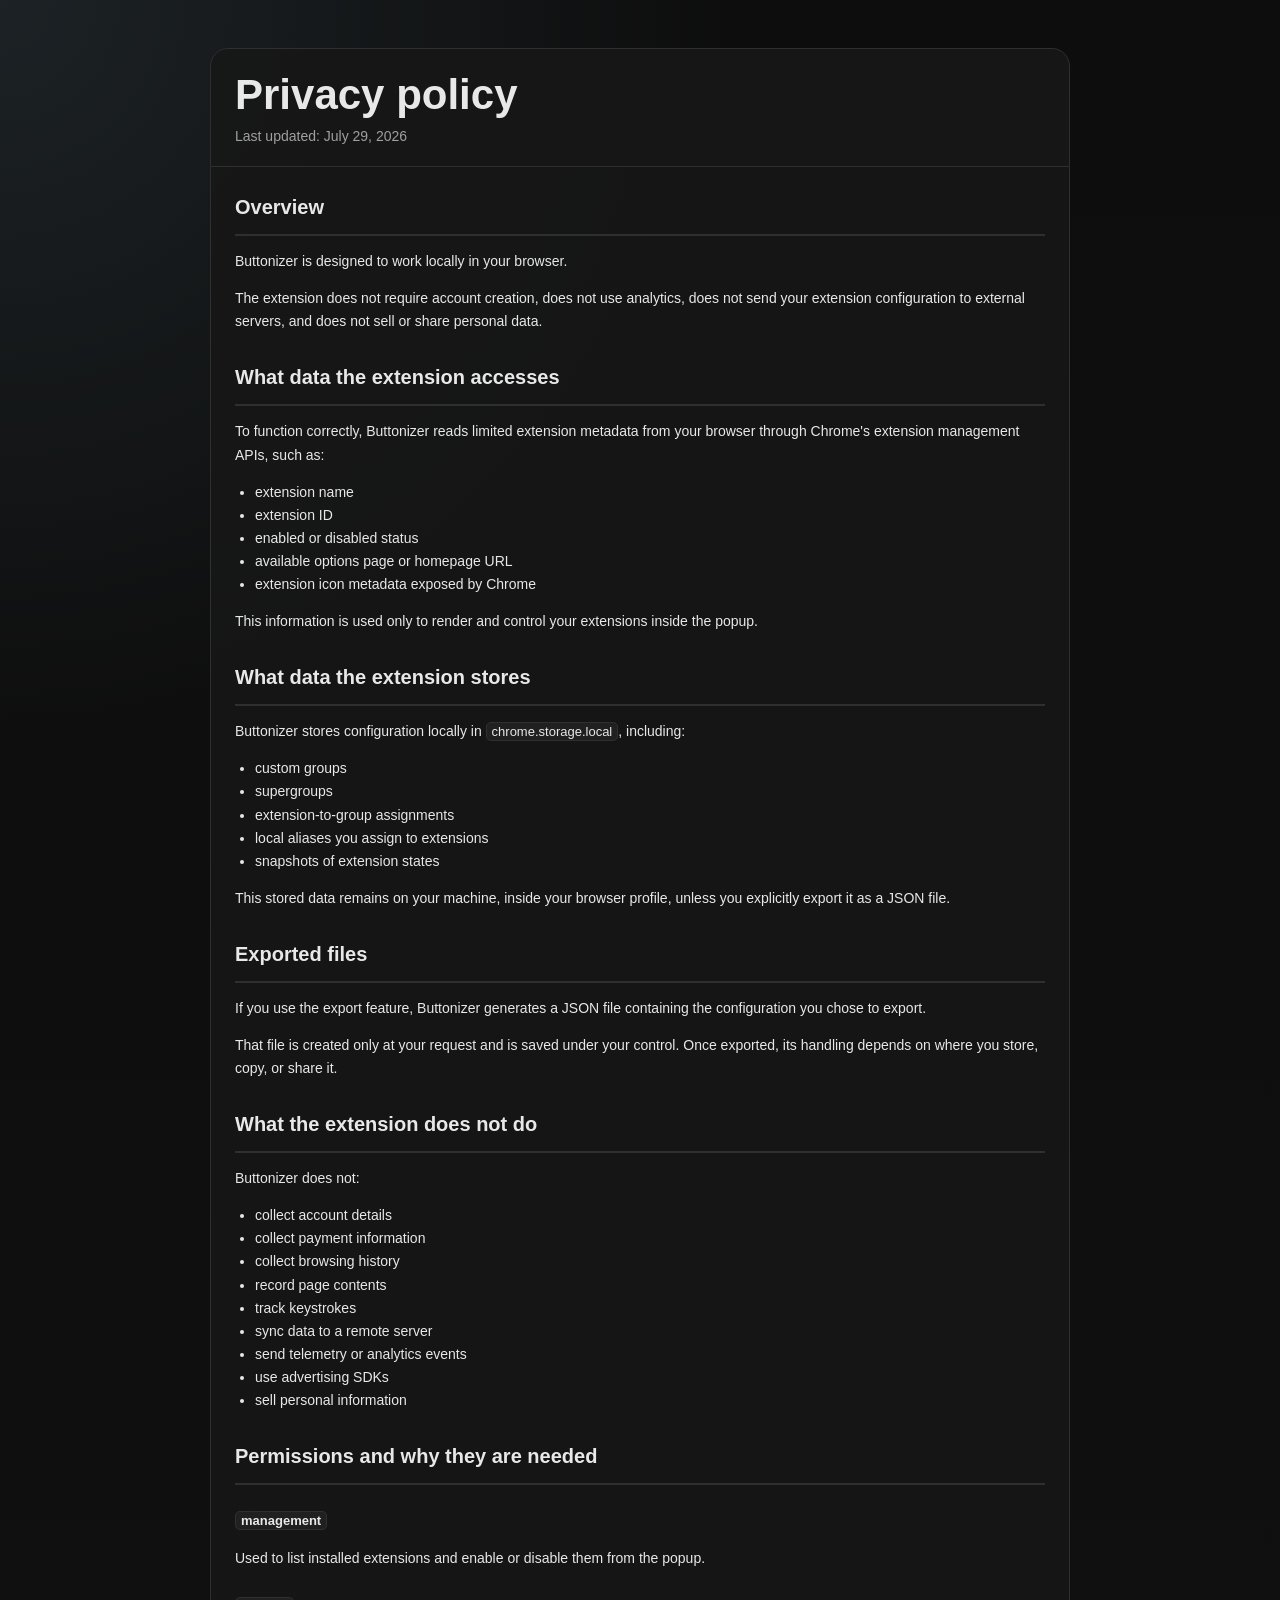
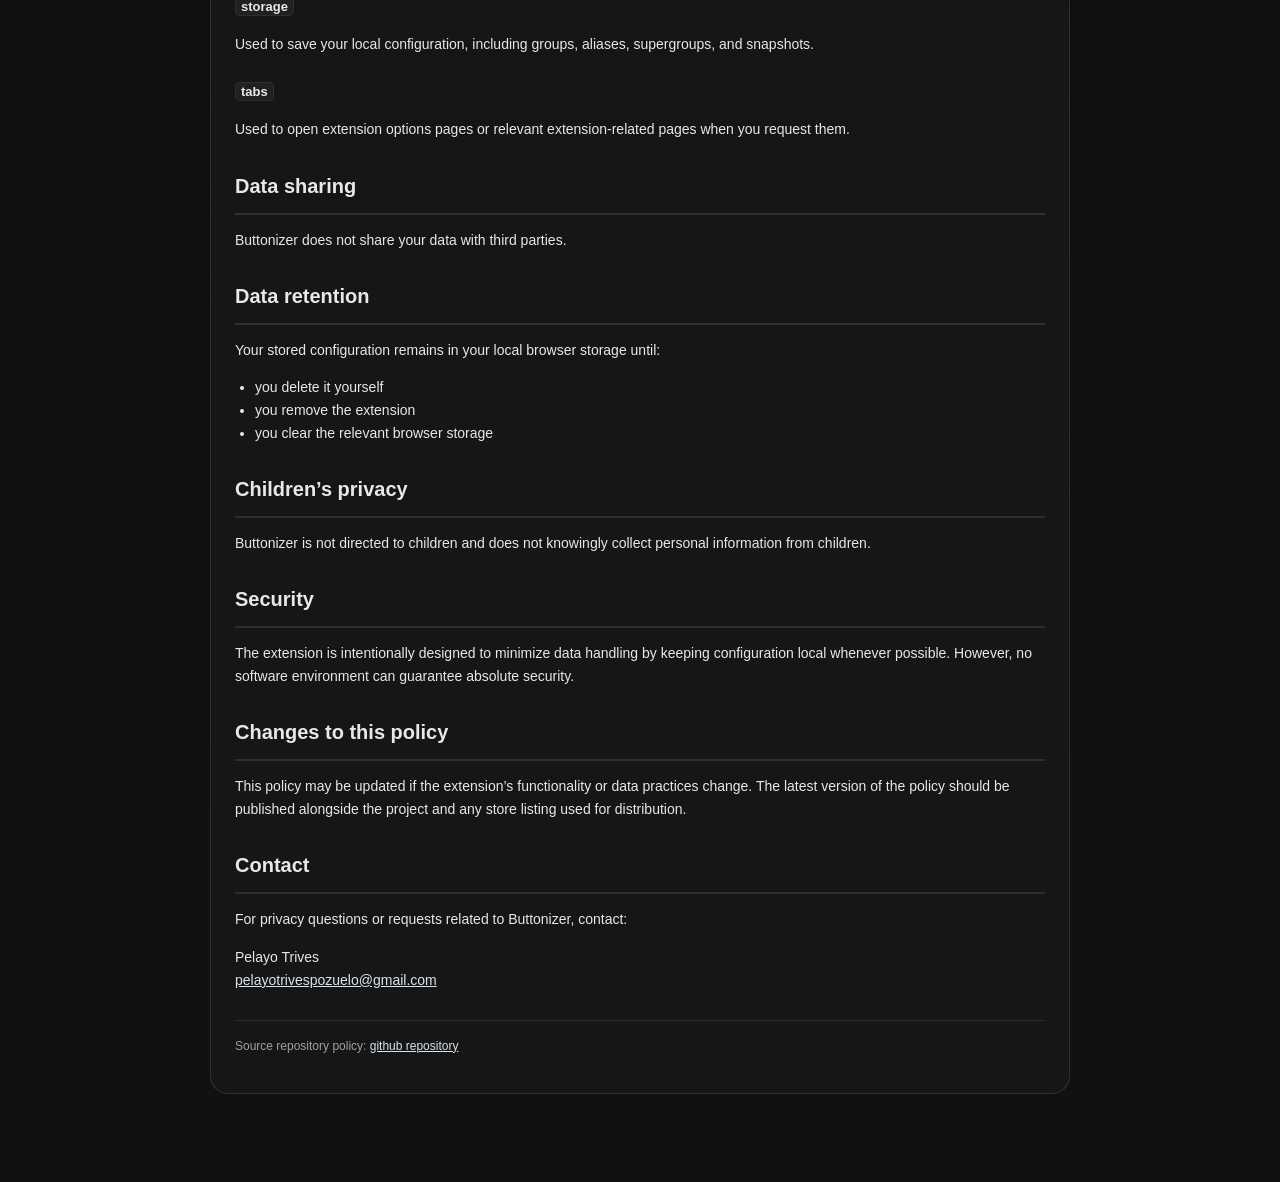
==== docs/privacy/index.html @ db45c384 "feat: initial commit" ====
<!doctype html>
<html lang="en">
  <head>
    <meta charset="UTF-8" />
    <meta name="viewport" content="width=device-width, initial-scale=1.0" />
    <title>Privacy policy | Buttonizer</title>
    <link rel="icon" type="image/png" href="../../icons/icon-32.png" />
    <meta name="robots" content="noindex, nofollow" />
    <meta name="googlebot" content="noindex, nofollow" />
    <meta
      name="description"
      content="Privacy policy for Buttonizer, a Chrome extension that organizes, toggles, and restores extension setups locally in your browser."
    />
    <style>
      :root {
        --bg: #0d0d0d;
        --panel: #171717;
        --panel-2: #202020;
        --ink: #e8e8e8;
        --muted: #a0a0a0;
        --line: #2f2f2f;
        --accent: #6b8fa3;
      }

      * {
        box-sizing: border-box;
      }

      body {
        margin: 0;
        background:
          radial-gradient(circle at top left, rgba(107, 143, 163, 0.16), transparent 24%),
          linear-gradient(180deg, #0d0d0d 0%, #111111 100%);
        color: var(--ink);
        font-family: "JetBrains Mono", "IBM Plex Sans", "Consolas", sans-serif;
        line-height: 1.65;
      }

      .shell {
        width: min(860px, calc(100vw - 32px));
        margin: 48px auto;
        padding: 0 0 40px;
      }

      .hero {
        padding: 24px 24px 18px;
        border: 1px solid var(--line);
        border-radius: 18px 18px 0 0;
        background: rgba(23, 23, 23, 0.94);
      }

      .hero h1 {
        margin: 0 0 8px;
        font-size: clamp(30px, 5vw, 42px);
        line-height: 1.05;
      }

      .hero p {
        margin: 0;
        color: var(--muted);
        font-size: 14px;
      }

      .policy {
        padding: 24px;
        border: 1px solid var(--line);
        border-top: 0;
        border-radius: 0 0 18px 18px;
        background: rgba(23, 23, 23, 0.9);
      }

      h2 {
        margin: 28px 0 10px;
        font-size: 20px;
      }

      h3 {
        margin: 22px 0 8px;
        font-size: 16px;
      }

      p,
      li {
        font-size: 14px;
      }

      ul {
        margin: 8px 0 0;
        padding-left: 20px;
      }

      code {
        padding: 1px 5px;
        border: 1px solid var(--line);
        border-radius: 5px;
        background: var(--panel-2);
        color: var(--ink);
        font-family: inherit;
        font-size: 13px;
      }

      .footer {
        margin-top: 28px;
        padding-top: 16px;
        border-top: 1px solid var(--line);
        color: var(--muted);
        font-size: 12px;
      }

      a {
        color: #d8e4eb;
      }

      @media (max-width: 640px) {
        .shell {
          margin: 20px auto;
        }

        .hero,
        .policy {
          padding: 18px;
        }
      }
    </style>
  </head>
  <body>
    <main class="shell">
      <section class="hero">
        <h1>Privacy policy</h1>
        <p>Last updated: July 29, 2026</p>
      </section>

      <article class="policy">
        <h2 style="margin-top: 0px">Overview</h2>
        <hr style="border: 1px solid var(--line);" />
        <p>
          Buttonizer is designed to work locally in your browser.
        </p>
        <p>
          The extension does not require account creation, does not use analytics,
          does not send your extension configuration to external servers, and does
          not sell or share personal data.
        </p>

        <h2>What data the extension accesses</h2>
        <hr style="border: 1px solid var(--line);" />
        <p>
          To function correctly, Buttonizer reads limited extension metadata
          from your browser through Chrome's extension management APIs, such as:
        </p>
        <ul>
          <li>extension name</li>
          <li>extension ID</li>
          <li>enabled or disabled status</li>
          <li>available options page or homepage URL</li>
          <li>extension icon metadata exposed by Chrome</li>
        </ul>
        <p>
          This information is used only to render and control your extensions
          inside the popup.
        </p>

        <h2>What data the extension stores</h2>
        <hr style="border: 1px solid var(--line);" />
        <p>
          Buttonizer stores configuration locally in
          <code>chrome.storage.local</code>, including:
        </p>
        <ul>
          <li>custom groups</li>
          <li>supergroups</li>
          <li>extension-to-group assignments</li>
          <li>local aliases you assign to extensions</li>
          <li>snapshots of extension states</li>
        </ul>
        <p>
          This stored data remains on your machine, inside your browser profile,
          unless you explicitly export it as a JSON file.
        </p>

        <h2>Exported files</h2>
        <hr style="border: 1px solid var(--line);" />
        <p>
          If you use the export feature, Buttonizer generates a JSON file
          containing the configuration you chose to export.
        </p>
        <p>
          That file is created only at your request and is saved under your
          control. Once exported, its handling depends on where you store, copy,
          or share it.
        </p>

        <h2>What the extension does not do</h2>
        <hr style="border: 1px solid var(--line);" />
        <p>Buttonizer does not:</p>
        <ul>
          <li>collect account details</li>
          <li>collect payment information</li>
          <li>collect browsing history</li>
          <li>record page contents</li>
          <li>track keystrokes</li>
          <li>sync data to a remote server</li>
          <li>send telemetry or analytics events</li>
          <li>use advertising SDKs</li>
          <li>sell personal information</li>
        </ul>

        <h2>Permissions and why they are needed</h2>
        <hr style="border: 1px solid var(--line);" />
        <h3><code>management</code></h3>
        <p>
          Used to list installed extensions and enable or disable them from the
          popup.
        </p>

        <h3><code>storage</code></h3>
        <p>
          Used to save your local configuration, including groups, aliases,
          supergroups, and snapshots.
        </p>

        <h3><code>tabs</code></h3>
        <p>
          Used to open extension options pages or relevant extension-related pages
          when you request them.
        </p>

        <h2>Data sharing</h2>
        <hr style="border: 1px solid var(--line);" />
        <p>Buttonizer does not share your data with third parties.</p>

        <h2>Data retention</h2>
        <hr style="border: 1px solid var(--line);" />
        <p>Your stored configuration remains in your local browser storage until:</p>
        <ul>
          <li>you delete it yourself</li>
          <li>you remove the extension</li>
          <li>you clear the relevant browser storage</li>
        </ul>

        <h2>Children’s privacy</h2>
        <hr style="border: 1px solid var(--line);" />
        <p>
          Buttonizer is not directed to children and does not knowingly
          collect personal information from children.
        </p>

        <h2>Security</h2>
        <hr style="border: 1px solid var(--line);" />
        <p>
          The extension is intentionally designed to minimize data handling by
          keeping configuration local whenever possible. However, no software
          environment can guarantee absolute security.
        </p>

        <h2>Changes to this policy</h2>
        <hr style="border: 1px solid var(--line);" />
        <p>
          This policy may be updated if the extension’s functionality or data
          practices change. The latest version of the policy should be published
          alongside the project and any store listing used for distribution.
        </p>

        <h2>Contact</h2>
        <hr style="border: 1px solid var(--line);" />
        <p>
          For privacy questions or requests related to Buttonizer, contact:
        </p>
        <p>
          Pelayo Trives<br />
          <a href="mailto:pelayotrivespozuelo@gmail.com">pelayotrivespozuelo@gmail.com</a>
        </p>

        <p class="footer">
          Source repository policy:
          <a href="https://github.com/pelayotrives/chrome-extensions/tree/main/extensio-patronus" rel="noopener noreferrer">github repository</a>
        </p>
      </article>
    </main>
  </body>
</html>
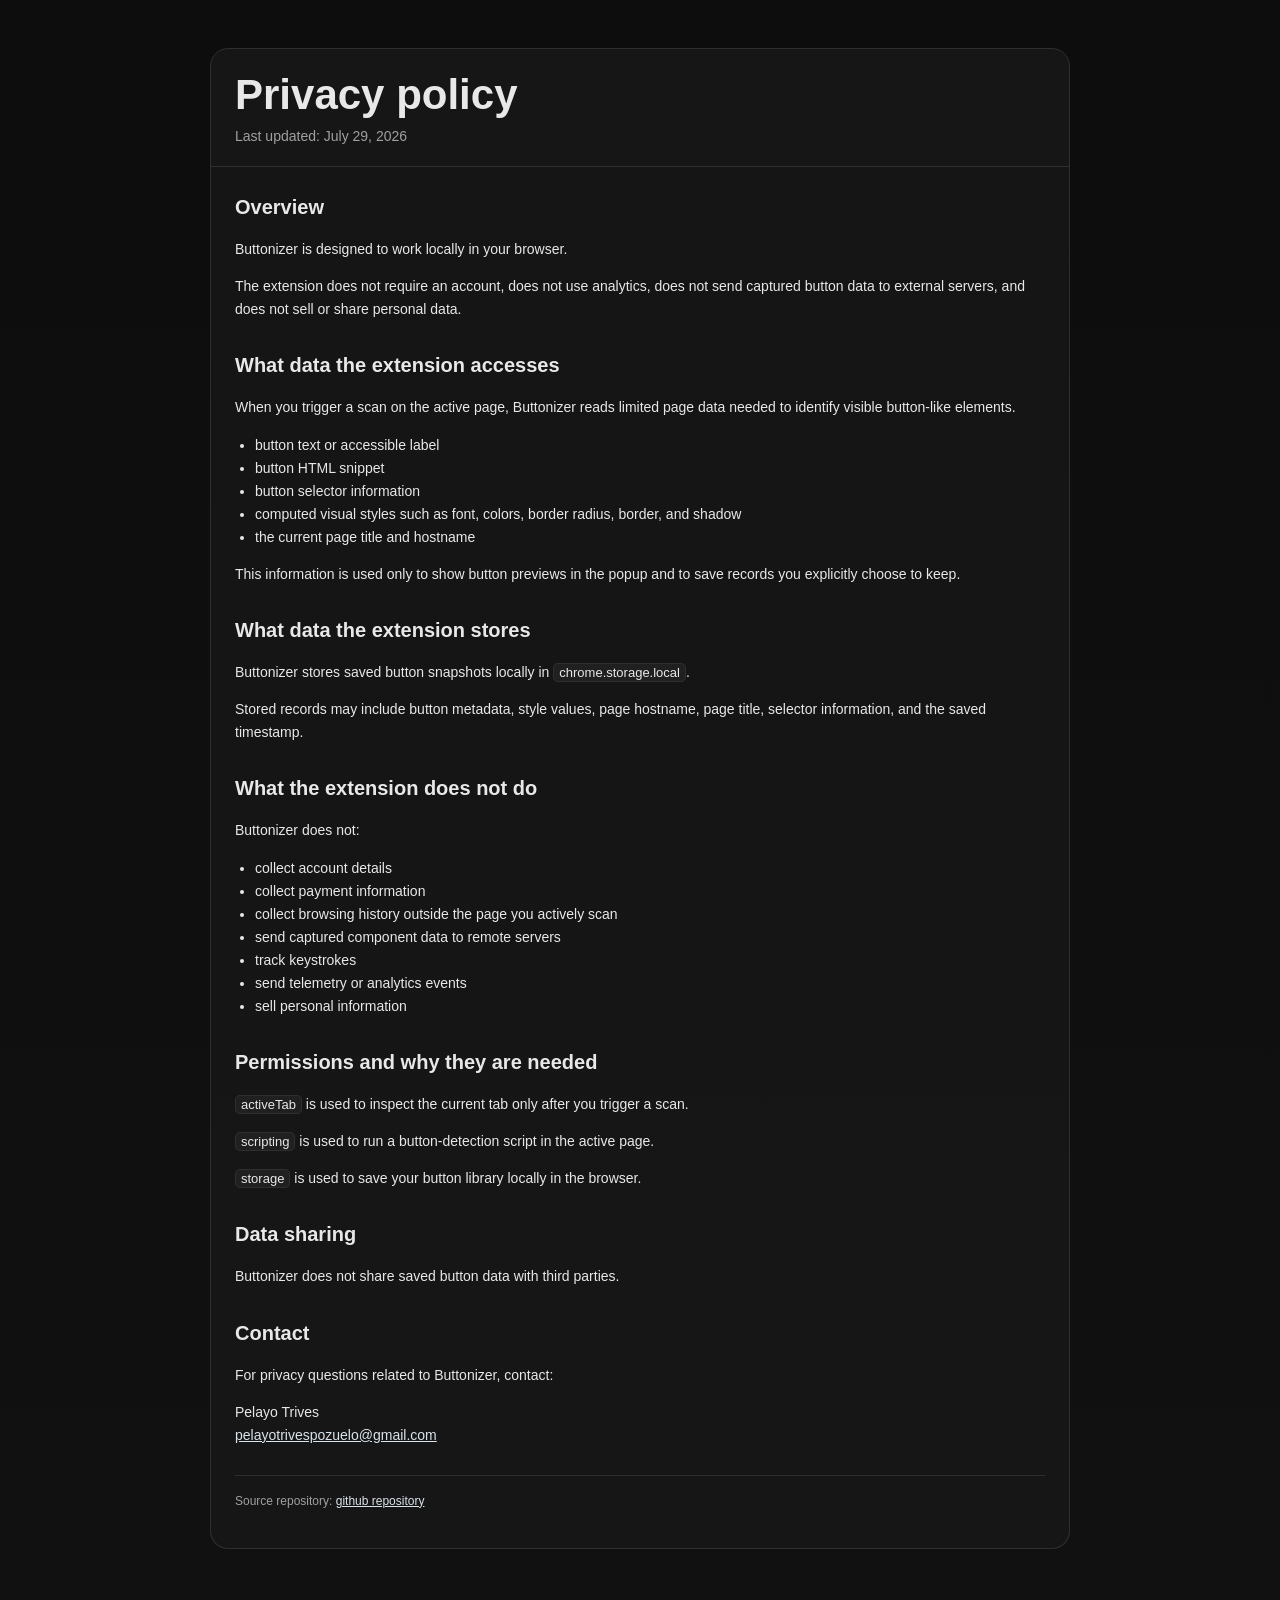
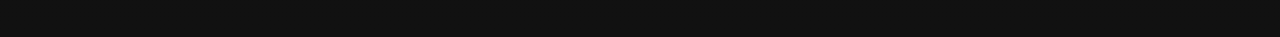
==== commit 3441fa0d: "feat: add initial implementation of Buttonizer extension with popup UI and button detection" ====
--- a/docs/privacy/index.html
+++ b/docs/privacy/index.html
@@ -4,12 +4,11 @@
     <meta charset="UTF-8" />
     <meta name="viewport" content="width=device-width, initial-scale=1.0" />
     <title>Privacy policy | Buttonizer</title>
-    <link rel="icon" type="image/png" href="../../icons/icon-32.png" />
     <meta name="robots" content="noindex, nofollow" />
     <meta name="googlebot" content="noindex, nofollow" />
     <meta
       name="description"
-      content="Privacy policy for Buttonizer, a Chrome extension that organizes, toggles, and restores extension setups locally in your browser."
+      content="Privacy policy for Buttonizer, a Chrome extension that captures button references and stores them locally in your browser."
     />
     <style>
       :root {
@@ -19,48 +18,28 @@
         --ink: #e8e8e8;
         --muted: #a0a0a0;
         --line: #2f2f2f;
-        --accent: #6b8fa3;
       }
-
-      * {
-        box-sizing: border-box;
-      }
-
+      * { box-sizing: border-box; }
       body {
         margin: 0;
-        background:
-          radial-gradient(circle at top left, rgba(107, 143, 163, 0.16), transparent 24%),
-          linear-gradient(180deg, #0d0d0d 0%, #111111 100%);
+        background: linear-gradient(180deg, #0d0d0d 0%, #111111 100%);
         color: var(--ink);
-        font-family: "JetBrains Mono", "IBM Plex Sans", "Consolas", sans-serif;
+        font-family: "JetBrains Mono", "IBM Plex Sans", sans-serif;
         line-height: 1.65;
       }
-
       .shell {
         width: min(860px, calc(100vw - 32px));
         margin: 48px auto;
         padding: 0 0 40px;
       }
-
       .hero {
         padding: 24px 24px 18px;
         border: 1px solid var(--line);
         border-radius: 18px 18px 0 0;
         background: rgba(23, 23, 23, 0.94);
       }
-
-      .hero h1 {
-        margin: 0 0 8px;
-        font-size: clamp(30px, 5vw, 42px);
-        line-height: 1.05;
-      }
-
-      .hero p {
-        margin: 0;
-        color: var(--muted);
-        font-size: 14px;
-      }
-
+      .hero h1 { margin: 0 0 8px; font-size: clamp(30px, 5vw, 42px); line-height: 1.05; }
+      .hero p { margin: 0; color: var(--muted); font-size: 14px; }
       .policy {
         padding: 24px;
         border: 1px solid var(--line);
@@ -68,27 +47,9 @@
         border-radius: 0 0 18px 18px;
         background: rgba(23, 23, 23, 0.9);
       }
-
-      h2 {
-        margin: 28px 0 10px;
-        font-size: 20px;
-      }
-
-      h3 {
-        margin: 22px 0 8px;
-        font-size: 16px;
-      }
-
-      p,
-      li {
-        font-size: 14px;
-      }
-
-      ul {
-        margin: 8px 0 0;
-        padding-left: 20px;
-      }
-
+      h2 { margin: 28px 0 10px; font-size: 20px; }
+      p, li { font-size: 14px; }
+      ul { margin: 8px 0 0; padding-left: 20px; }
       code {
         padding: 1px 5px;
         border: 1px solid var(--line);
@@ -98,7 +59,6 @@
         font-family: inherit;
         font-size: 13px;
       }
-
       .footer {
         margin-top: 28px;
         padding-top: 16px;
@@ -106,21 +66,7 @@
         color: var(--muted);
         font-size: 12px;
       }
-
-      a {
-        color: #d8e4eb;
-      }
-
-      @media (max-width: 640px) {
-        .shell {
-          margin: 20px auto;
-        }
-
-        .hero,
-        .policy {
-          padding: 18px;
-        }
-      }
+      a { color: #d8e4eb; }
     </style>
   </head>
   <body>
@@ -131,149 +77,55 @@
       </section>
 
       <article class="policy">
-        <h2 style="margin-top: 0px">Overview</h2>
-        <hr style="border: 1px solid var(--line);" />
-        <p>
-          Buttonizer is designed to work locally in your browser.
-        </p>
-        <p>
-          The extension does not require account creation, does not use analytics,
-          does not send your extension configuration to external servers, and does
-          not sell or share personal data.
-        </p>
+        <h2 style="margin-top: 0">Overview</h2>
+        <p>Buttonizer is designed to work locally in your browser.</p>
+        <p>The extension does not require an account, does not use analytics, does not send captured button data to external servers, and does not sell or share personal data.</p>
 
         <h2>What data the extension accesses</h2>
-        <hr style="border: 1px solid var(--line);" />
-        <p>
-          To function correctly, Buttonizer reads limited extension metadata
-          from your browser through Chrome's extension management APIs, such as:
-        </p>
+        <p>When you trigger a scan on the active page, Buttonizer reads limited page data needed to identify visible button-like elements.</p>
         <ul>
-          <li>extension name</li>
-          <li>extension ID</li>
-          <li>enabled or disabled status</li>
-          <li>available options page or homepage URL</li>
-          <li>extension icon metadata exposed by Chrome</li>
+          <li>button text or accessible label</li>
+          <li>button HTML snippet</li>
+          <li>button selector information</li>
+          <li>computed visual styles such as font, colors, border radius, border, and shadow</li>
+          <li>the current page title and hostname</li>
         </ul>
-        <p>
-          This information is used only to render and control your extensions
-          inside the popup.
-        </p>
+        <p>This information is used only to show button previews in the popup and to save records you explicitly choose to keep.</p>
 
         <h2>What data the extension stores</h2>
-        <hr style="border: 1px solid var(--line);" />
-        <p>
-          Buttonizer stores configuration locally in
-          <code>chrome.storage.local</code>, including:
-        </p>
-        <ul>
-          <li>custom groups</li>
-          <li>supergroups</li>
-          <li>extension-to-group assignments</li>
-          <li>local aliases you assign to extensions</li>
-          <li>snapshots of extension states</li>
-        </ul>
-        <p>
-          This stored data remains on your machine, inside your browser profile,
-          unless you explicitly export it as a JSON file.
-        </p>
-
-        <h2>Exported files</h2>
-        <hr style="border: 1px solid var(--line);" />
-        <p>
-          If you use the export feature, Buttonizer generates a JSON file
-          containing the configuration you chose to export.
-        </p>
-        <p>
-          That file is created only at your request and is saved under your
-          control. Once exported, its handling depends on where you store, copy,
-          or share it.
-        </p>
+        <p>Buttonizer stores saved button snapshots locally in <code>chrome.storage.local</code>.</p>
+        <p>Stored records may include button metadata, style values, page hostname, page title, selector information, and the saved timestamp.</p>
 
         <h2>What the extension does not do</h2>
-        <hr style="border: 1px solid var(--line);" />
         <p>Buttonizer does not:</p>
         <ul>
           <li>collect account details</li>
           <li>collect payment information</li>
-          <li>collect browsing history</li>
-          <li>record page contents</li>
+          <li>collect browsing history outside the page you actively scan</li>
+          <li>send captured component data to remote servers</li>
           <li>track keystrokes</li>
-          <li>sync data to a remote server</li>
           <li>send telemetry or analytics events</li>
-          <li>use advertising SDKs</li>
           <li>sell personal information</li>
         </ul>
 
         <h2>Permissions and why they are needed</h2>
-        <hr style="border: 1px solid var(--line);" />
-        <h3><code>management</code></h3>
-        <p>
-          Used to list installed extensions and enable or disable them from the
-          popup.
-        </p>
-
-        <h3><code>storage</code></h3>
-        <p>
-          Used to save your local configuration, including groups, aliases,
-          supergroups, and snapshots.
-        </p>
-
-        <h3><code>tabs</code></h3>
-        <p>
-          Used to open extension options pages or relevant extension-related pages
-          when you request them.
-        </p>
+        <p><code>activeTab</code> is used to inspect the current tab only after you trigger a scan.</p>
+        <p><code>scripting</code> is used to run a button-detection script in the active page.</p>
+        <p><code>storage</code> is used to save your button library locally in the browser.</p>
 
         <h2>Data sharing</h2>
-        <hr style="border: 1px solid var(--line);" />
-        <p>Buttonizer does not share your data with third parties.</p>
-
-        <h2>Data retention</h2>
-        <hr style="border: 1px solid var(--line);" />
-        <p>Your stored configuration remains in your local browser storage until:</p>
-        <ul>
-          <li>you delete it yourself</li>
-          <li>you remove the extension</li>
-          <li>you clear the relevant browser storage</li>
-        </ul>
-
-        <h2>Children’s privacy</h2>
-        <hr style="border: 1px solid var(--line);" />
-        <p>
-          Buttonizer is not directed to children and does not knowingly
-          collect personal information from children.
-        </p>
-
-        <h2>Security</h2>
-        <hr style="border: 1px solid var(--line);" />
-        <p>
-          The extension is intentionally designed to minimize data handling by
-          keeping configuration local whenever possible. However, no software
-          environment can guarantee absolute security.
-        </p>
-
-        <h2>Changes to this policy</h2>
-        <hr style="border: 1px solid var(--line);" />
-        <p>
-          This policy may be updated if the extension’s functionality or data
-          practices change. The latest version of the policy should be published
-          alongside the project and any store listing used for distribution.
-        </p>
+        <p>Buttonizer does not share saved button data with third parties.</p>
 
         <h2>Contact</h2>
-        <hr style="border: 1px solid var(--line);" />
-        <p>
-          For privacy questions or requests related to Buttonizer, contact:
-        </p>
+        <p>For privacy questions related to Buttonizer, contact:</p>
         <p>
           Pelayo Trives<br />
           <a href="mailto:pelayotrivespozuelo@gmail.com">pelayotrivespozuelo@gmail.com</a>
         </p>
 
         <p class="footer">
-          Source repository policy:
-          <a href="https://github.com/pelayotrives/chrome-extensions/tree/main/extensio-patronus" rel="noopener noreferrer">github repository</a>
+          Source repository:
+          <a href="https://github.com/pelayotrives/buttonizer" rel="noopener noreferrer">github repository</a>
         </p>
       </article>
     </main>
